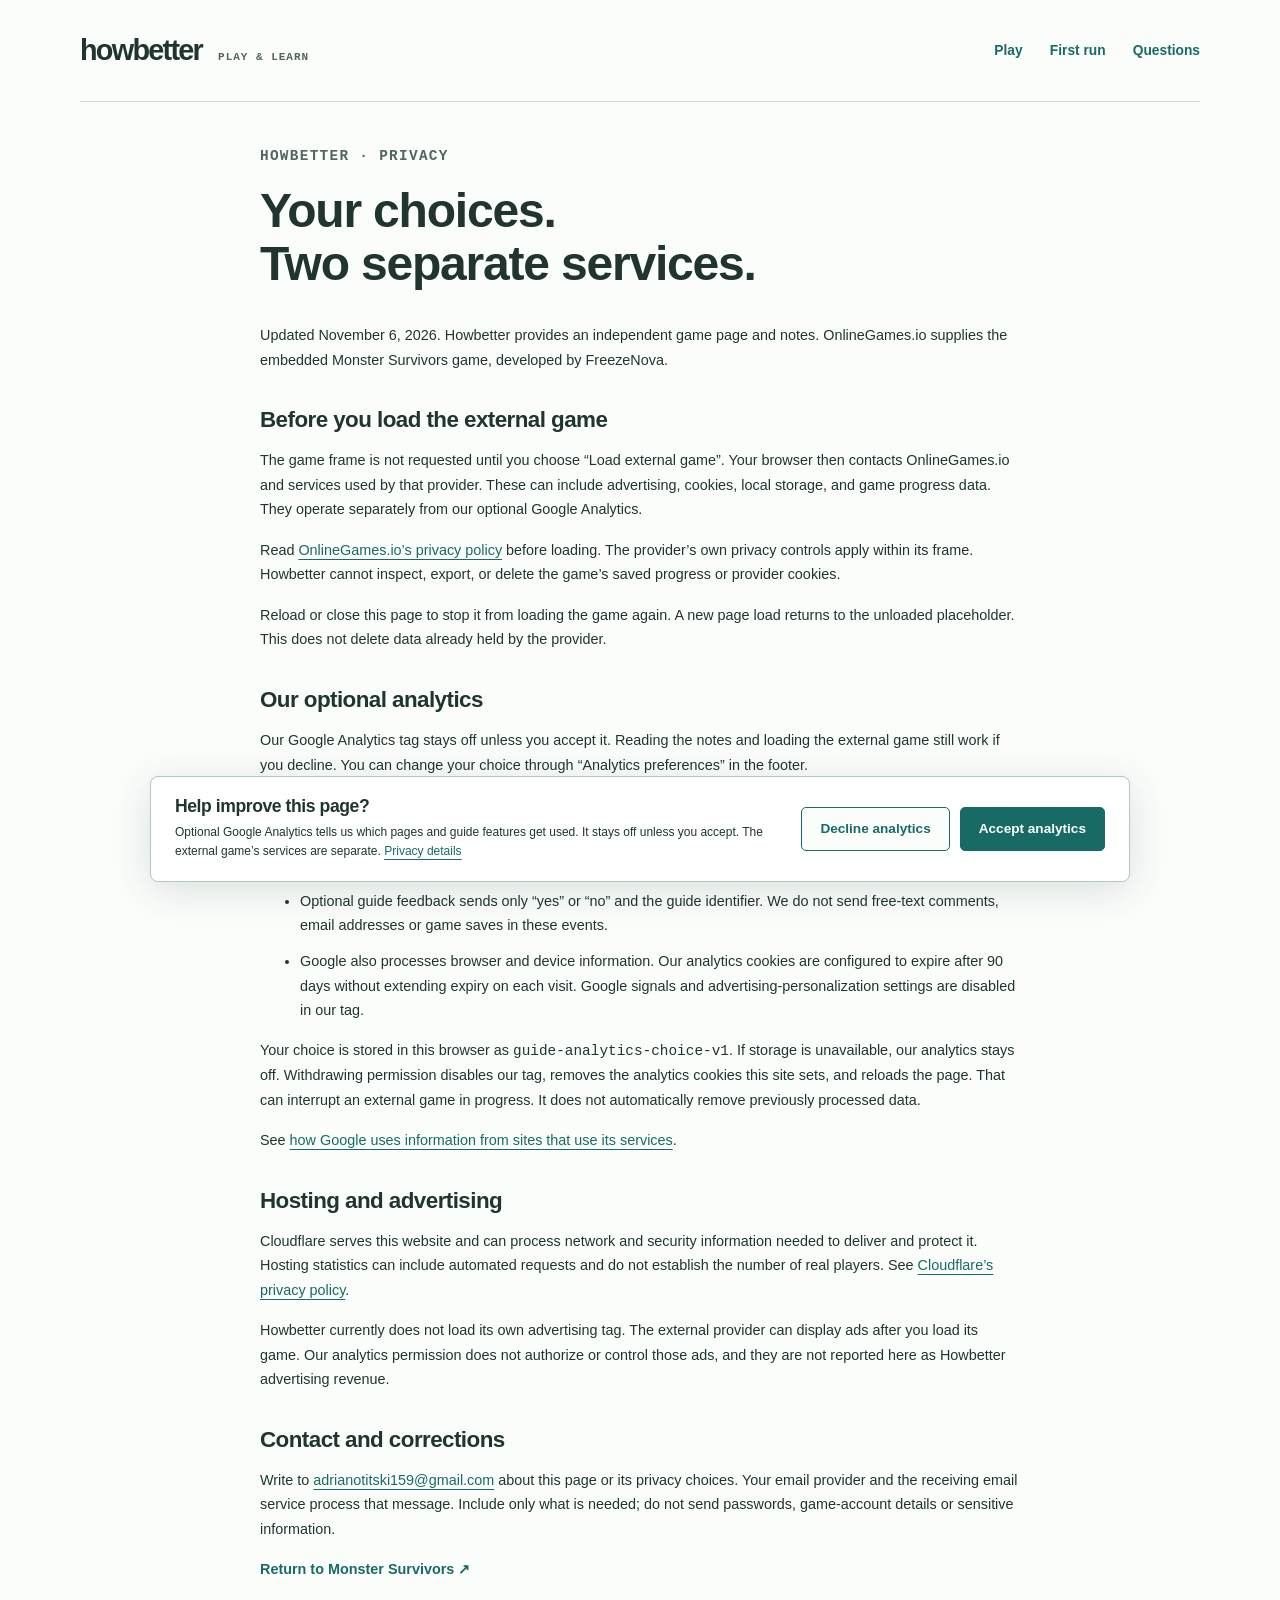
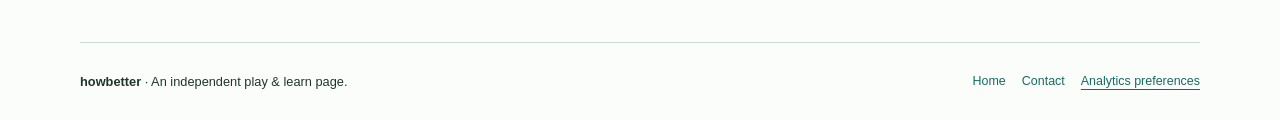
==== privacy/index.html @ da0637a2 "howbetter_quality_audit 最终提交 第 1 轮 岗位：执行对话 会话：/root/howbetter_quality_audit 目的：将已有单页整理为身份清楚、按需加载、有来源" ====
<!doctype html>
<html lang="en">
<head>
  <meta charset="utf-8"><meta name="viewport" content="width=device-width,initial-scale=1">
  <title>Privacy and external game services | Howbetter</title>
  <meta name="description" content="How optional Howbetter analytics differs from the external Monster Survivors game and its advertising services.">
  <link rel="canonical" href="https://howbetter.online/privacy/">
  <link rel="stylesheet" href="/assets/main.css">
  <script defer src="/assets/analytics.js" data-analytics-id="G-CC5FRCJJMW" data-analytics-origin="https://howbetter.online"></script>
</head>
<body>
  <a class="skip-link" href="#main">Skip to content</a>
  <header class="site-header wrap"><a class="wordmark" href="/" aria-label="Howbetter home">howbetter<span>PLAY & LEARN</span></a><nav aria-label="Main navigation"><a href="/#play">Play</a><a href="/#first-run">First run</a><a href="/#questions">Questions</a></nav></header>
  <main class="privacy-page wrap" id="main">
    <p class="eyebrow">HOWBETTER · PRIVACY</p><h1>Your choices.<br>Two separate services.</h1>
    <p>Updated November 6, 2026. Howbetter provides an independent game page and notes. OnlineGames.io supplies the embedded Monster Survivors game, developed by FreezeNova.</p>
    <h2>Before you load the external game</h2>
    <p>The game frame is not requested until you choose “Load external game”. Your browser then contacts OnlineGames.io and services used by that provider. These can include advertising, cookies, local storage, and game progress data. They operate separately from our optional Google Analytics.</p>
    <p>Read <a href="https://www.onlinegames.io/privacy-policy/" target="_blank" rel="noopener noreferrer">OnlineGames.io’s privacy policy</a> before loading. The provider’s own privacy controls apply within its frame. Howbetter cannot inspect, export, or delete the game’s saved progress or provider cookies.</p>
    <p>Reload or close this page to stop it from loading the game again. A new page load returns to the unloaded placeholder. This does not delete data already held by the provider.</p>
    <h2>Our optional analytics</h2>
    <p>Our Google Analytics tag stays off unless you accept it. Reading the notes and loading the external game still work if you decline. You can change your choice through “Analytics preferences” in the footer.</p>
    <ul>
      <li>With permission, we send page views containing the page title and path, without URL query strings.</li>
      <li>We record when the game frame is requested or reloaded. These are intentions, not proof that the game started, a person played, or a run finished.</li>
      <li>Optional guide feedback sends only “yes” or “no” and the guide identifier. We do not send free-text comments, email addresses or game saves in these events.</li>
      <li>Google also processes browser and device information. Our analytics cookies are configured to expire after 90 days without extending expiry on each visit. Google signals and advertising-personalization settings are disabled in our tag.</li>
    </ul>
    <p>Your choice is stored in this browser as <code>guide-analytics-choice-v1</code>. If storage is unavailable, our analytics stays off. Withdrawing permission disables our tag, removes the analytics cookies this site sets, and reloads the page. That can interrupt an external game in progress. It does not automatically remove previously processed data.</p>
    <p>See <a href="https://policies.google.com/technologies/partner-sites" target="_blank" rel="noopener noreferrer">how Google uses information from sites that use its services</a>.</p>
    <h2>Hosting and advertising</h2>
    <p>Cloudflare serves this website and can process network and security information needed to deliver and protect it. Hosting statistics can include automated requests and do not establish the number of real players. See <a href="https://www.cloudflare.com/privacypolicy/" target="_blank" rel="noopener noreferrer">Cloudflare’s privacy policy</a>.</p>
    <p>Howbetter currently does not load its own advertising tag. The external provider can display ads after you load its game. Our analytics permission does not authorize or control those ads, and they are not reported here as Howbetter advertising revenue.</p>
    <h2>Contact and corrections</h2>
    <p>Write to <a href="mailto:adrianotitski159@gmail.com?subject=Howbetter%20privacy%20question">adrianotitski159@gmail.com</a> about this page or its privacy choices. Your email provider and the receiving email service process that message. Include only what is needed; do not send passwords, game-account details or sensitive information.</p>
    <p><a class="text-link" href="/">Return to Monster Survivors ↗</a></p>
  </main>
  <footer class="site-footer wrap"><p><strong>howbetter</strong> · An independent play & learn page.</p><nav aria-label="Footer"><a href="/">Home</a><a href="mailto:adrianotitski159@gmail.com?subject=Howbetter%20feedback">Contact</a><button class="inline-button" type="button" data-analytics-preferences>Analytics preferences</button></nav></footer>
  <aside class="analytics-choice" id="analytics-choice" aria-labelledby="analytics-choice-heading" hidden><div><h2 id="analytics-choice-heading">Help improve this page?</h2><p>Optional Google Analytics tells us which pages and guide features get used. It stays off unless you accept. The external game’s services are separate. <a href="/privacy/">Privacy details</a></p><p id="analytics-choice-status" role="status"></p></div><div class="choice-actions"><button class="secondary-button" type="button" data-analytics-choice="denied">Decline analytics</button><button class="primary-button" type="button" data-analytics-choice="granted">Accept analytics</button></div></aside>
</body>
</html>
---- assets/main.css ----
:root {
  color-scheme:light;
  --ink:#20352f;
  --muted:#52655f;
  --paper:#fbfdfb;
  --mint:#e8f2ed;
  --green:#176b64;
  --line:#cbdcd3;
  --display:"Trebuchet MS",Verdana,sans-serif;
  --body:Verdana,"Segoe UI",sans-serif;
  --utility:Consolas,"Courier New",monospace
}
* {
  box-sizing:border-box
}
html {
  scroll-behavior:smooth;
  scroll-padding-top:1.5rem
}
body {
  margin:0;
  background:var(--paper);
  color:var(--ink);
  font-family:var(--body);
  font-size:15px;
  line-height:1.7
}
button,a {
  -webkit-tap-highlight-color:transparent
}
a {
  color:var(--green);
  text-decoration-thickness:1px;
  text-underline-offset:4px
}
button {
  font:inherit;
  cursor:pointer
}
button:disabled {
  cursor:default;
  opacity:.65
}
button:focus-visible,a:focus-visible,summary:focus-visible {
  outline:3px solid #ba5e30;
  outline-offset:5px
}
h1,h2,h3,p {
  margin-top:0
}
h1,h2,h3 {
  font-family:var(--display);
  line-height:1.12;
  letter-spacing:-.025em
}
h2 {
  font-size:clamp(1.6rem,3vw,2.25rem);
  margin-bottom:1rem
}
h3 {
  font-size:1.2rem;
  margin-bottom:.55rem
}
p {
  margin-bottom:1rem
}
.wrap {
  width:min(1120px,calc(100% - 64px));
  margin-inline:auto
}
.skip-link {
  position:fixed;
  top:-5rem;
  left:1rem;
  z-index:10;
  padding:.6rem 1rem;
  background:white
}
.skip-link:focus {
  top:1rem
}
.site-header {
  display:flex;
  align-items:center;
  justify-content:space-between;
  gap:2rem;
  padding-block:26px;
  border-bottom:1px solid var(--line)
}
.wordmark {
  font-family:var(--display);
  font-size:1.8rem;
  font-weight:800;
  letter-spacing:-.06em;
  text-decoration:none;
  color:var(--ink);
  display:flex;
  align-items:baseline;
  gap:1rem
}
.wordmark span {
  font-family:var(--utility);
  font-size:11px;
  letter-spacing:.09em;
  color:var(--muted)
}
nav {
  display:flex;
  gap:1.7rem;
  align-items:center
}
nav a {
  font-size:.86rem;
  text-decoration:none;
  font-weight:700
}
nav a:hover {
  text-decoration:underline
}
.intro {
  padding-block:28px 20px
}
.intro-copy {
  display:grid;
  grid-template-columns:minmax(250px,.8fr) 1.2fr;
  column-gap:64px;
  align-items:start
}
.eyebrow {
  font-family:var(--utility);
  font-size:11px;
  line-height:1.5;
  letter-spacing:.09em;
  font-weight:700;
  color:var(--muted);
  margin-bottom:1rem
}
.intro .eyebrow {
  grid-column:1/-1;
  margin-bottom:12px
}
.intro h1 {
  grid-column:1;
  grid-row:2;
  font-size:clamp(2.5rem,4vw,3.7rem);
  margin-bottom:0;
  line-height:.97;
  letter-spacing:-.045em
}
.intro-copy>p:not(.eyebrow) {
  grid-column:2;
  max-width:34rem;
  margin-bottom:0;
  padding-top:4px
}
.text-link {
  font-weight:700;
  text-decoration:none;
  display:inline-flex;
  gap:1rem
}
.weapon-notes {
  background:var(--mint);
  padding:20px 24px;
  border-radius:4px 18px 4px 18px
}
.weapon-options {
  display:grid;
  grid-template-columns:1fr 1fr;
  gap:32px
}
.weapon-option {
  display:grid;
  grid-template-columns:40px 1fr;
  gap:12px;
  padding-block:14px;
  border-top:1px solid #b7d1c2
}
.weapon-option h4 {
  font-family:var(--display);
  font-size:1.05rem;
  margin:0 0 6px
}
.weapon-option p {
  font-size:.85rem;
  margin-bottom:0
}
.weapon-option svg {
  width:36px;
  height:44px;
  fill:none;
  stroke:var(--green);
  stroke-linejoin:round;
  stroke-linecap:round;
  stroke-width:2.7
}
.small {
  font-size:.78rem;
  line-height:1.6;
  color:var(--muted)
}
.weapon-notes>.small {
  margin-bottom:0
}
.section-heading {
  display:flex;
  align-items:end;
  justify-content:space-between;
  gap:1.5rem;
  margin-bottom:20px
}
.section-heading .eyebrow {
  margin-bottom:.5rem
}
.section-heading h2 {
  margin-bottom:0
}
.control-note {
  font-family:var(--utility);
  font-size:.8rem;
  margin:0;
  color:var(--muted);
  white-space:nowrap
}
.control-note span {
  font-size:1.35rem;
  margin-right:.35rem
}
.play-section {
  padding-block:16px 48px
}
.game-shell {
  background:#e3ece7;
  border:1px solid #bad0c4;
  border-radius:12px;
  overflow:hidden
}
.game-placeholder {
  text-align:center;
  max-width:620px;
  margin:auto;
  padding:32px 28px
}
.game-placeholder p {
  font-size:.88rem
}
.game-placeholder .small {
  margin:12px 0 0
}
.primary-button,.secondary-button {
  min-height:44px;
  border-radius:5px;
  padding:10px 18px;
  border:1px solid var(--green);
  line-height:1.35;
  font-size:.85rem;
  font-weight:700
}
.primary-button {
  color:white;
  background:var(--green)
}
.primary-button:hover {
  background:#11534e
}
.secondary-button {
  background:var(--paper);
  color:var(--green)
}
.secondary-button:hover {
  background:var(--mint)
}
.game-frame {
  display:block;
  width:100%;
  height:min(75svh,680px);
  min-height:360px;
  border:0;
  background:#18241f
}
.game-shell:fullscreen {
  display:flex;
  align-items:center;
  justify-content:center;
  background:#101d18;
  width:100%;
  height:100%
}
.game-shell:fullscreen #game-frame-slot {
  width:100%;
  height:100%
}
.game-shell:fullscreen .game-frame {
  width:100%;
  height:100%;
  min-height:0
}
.game-tools {
  display:flex;
  align-items:center;
  justify-content:space-between;
  gap:1rem;
  padding-top:12px
}
.game-tools p {
  font-size:.78rem;
  color:var(--muted);
  margin:0;
  max-width:45rem
}
.load-help {
  margin-top:16px;
  border-left:3px solid #b7d1c2;
  padding-left:16px;
  font-size:.82rem
}
.load-help p {
  margin-bottom:.45rem
}
.separator {
  margin-inline:.7rem
}
.inline-button {
  background:transparent;
  padding:0;
  border:0;
  color:var(--green);
  font-size:inherit;
  text-decoration:underline;
  text-underline-offset:4px;
  min-height:28px
}
.guide-section,.questions-section {
  padding-block:44px;
  border-top:1px solid var(--line)
}
.section-aside {
  font-size:.8rem;
  color:var(--muted);
  max-width:17rem;
  margin-bottom:0
}
.run-steps {
  list-style:none;
  counter-reset:run;
  padding:0;
  margin:30px 0 26px;
  display:grid;
  grid-template-columns:1fr 1fr;
  gap:28px 48px
}
.run-steps li {
  counter-increment:run;
  display:grid;
  grid-template-columns:36px 1fr;
  gap:12px
}
.run-steps li:before {
  content:counter(run,decimal-leading-zero);
  font-family:var(--utility);
  font-size:.95rem;
  color:var(--green);
  padding-top:3px
}
.run-steps p {
  font-size:.88rem;
  margin-bottom:.55rem
}
.run-steps a {
  font-size:.74rem
}
.version-note {
  font-size:.8rem;
  line-height:1.7;
  color:var(--muted);
  max-width:58rem;
  background:#eff4f0;
  padding:16px 20px;
  border-radius:4px
}
.questions {
  max-width:820px
}
details {
  border-bottom:1px solid var(--line)
}
summary {
  padding:19px 32px 19px 0;
  font-family:var(--display);
  font-size:1.05rem;
  font-weight:700;
  cursor:pointer;
  line-height:1.4
}
details p {
  font-size:.88rem;
  max-width:46rem
}
details p:last-child {
  padding-bottom:8px
}
.sources-section {
  border-top:1px solid var(--line);
  padding-block:42px;
  display:grid;
  grid-template-columns:1fr 1fr;
  gap:64px
}
.sources-section p {
  font-size:.84rem
}
.source-list {
  list-style:none;
  margin:0;
  padding:0
}
.source-list li {
  padding:16px 0;
  border-bottom:1px solid var(--line);
  scroll-margin-top:2rem
}
.source-list a {
  display:block;
  font-weight:700;
  font-size:.84rem
}
.source-list span {
  display:block;
  color:var(--muted);
  font-size:.77rem;
  line-height:1.65;
  margin-top:8px
}
.feedback-section {
  padding-block:24px;
  border-top:1px solid var(--line);
  display:flex;
  align-items:center;
  justify-content:space-between;
  gap:2rem
}
.feedback-section h2 {
  font-size:1.3rem;
  margin-bottom:.3rem
}
.feedback-section p {
  font-size:.78rem;
  color:var(--muted);
  margin:0
}
.feedback-actions {
  display:flex;
  align-items:center;
  gap:10px;
  flex-wrap:wrap
}
.feedback-actions button[aria-pressed=true] {
  background:var(--green);
  color:white
}
.feedback-actions p {
  flex-basis:100%
}
.site-footer {
  padding-block:25px;
  border-top:1px solid var(--line);
  font-size:.8rem;
  display:flex;
  align-items:center;
  justify-content:space-between;
  gap:1rem;
  flex-wrap:wrap
}
.site-footer p {
  margin:0
}
.site-footer nav {
  gap:1rem
}
.site-footer nav a,.site-footer nav button {
  font-size:.78rem;
  font-weight:400
}
.site-footer>.small {
  flex-basis:100%
}
.analytics-choice {
  position:fixed;
  z-index:10;
  bottom:18px;
  left:50%;
  transform:translateX(-50%);
  width:min(980px,calc(100% - 32px));
  padding:20px 24px;
  border:1px solid #adc8b9;
  border-radius:8px;
  background:white;
  box-shadow:0 8px 40px #20352f26;
  display:flex;
  align-items:center;
  gap:24px
}
.analytics-choice h2 {
  font-size:1.1rem;
  margin-bottom:.4rem
}
.analytics-choice p {
  font-size:.75rem;
  line-height:1.6;
  margin:0
}
.analytics-choice [role=status]:not(:empty) {
  margin-top:.5rem
}
.choice-actions {
  display:flex;
  gap:10px;
  flex-shrink:0
}
.privacy-page {
  max-width:760px;
  padding-block:44px
}
.privacy-page h1 {
  font-size:clamp(2.2rem,5vw,3rem)
}
.privacy-page h2 {
  font-size:1.4rem;
  margin-top:2.2rem
}
.privacy-page li,.privacy-page p {
  font-size:.9rem
}
.privacy-page li {
  margin-bottom:.7rem
}
[hidden] {
  display:none!important
}
@media(max-width:720px) {
  .wrap {
    width:calc(100% - 36px)
  }
  .site-header {
    padding-block:18px;
    gap:14px
  }
  .wordmark {
    font-size:1.5rem
  }
  .wordmark span {
    display:none
  }
  nav {
    gap:1rem
  }
  nav a {
    font-size:.78rem
  }
  .intro {
    padding-block:24px 16px
  }
  .intro-copy {
    display:block
  }
  .intro h1 {
    font-size:3rem;
    margin-bottom:16px
  }
  .intro-copy>p:not(.eyebrow) {
    font-size:.88rem
  }
  .weapon-notes {
    padding:18px
  }
  .weapon-options {
    grid-template-columns:1fr;
    gap:0
  }
  .weapon-option {
    padding-block:14px
  }
  .play-section {
    padding-bottom:30px
  }
  .section-heading {
    align-items:start;
    flex-direction:column;
    gap:10px
  }
  .section-heading h2 {
    font-size:1.75rem
  }
  .game-placeholder {
    padding:24px 18px
  }
  .game-shell {
    min-height:0
  }
  .game-frame {
    min-height:480px;
    height:70svh
  }
  .game-tools {
    align-items:start;
    flex-direction:column
  }
  .run-steps {
    grid-template-columns:1fr;
    gap:26px
  }
  .guide-section,.questions-section {
    padding-block:30px
  }
  .sources-section {
    grid-template-columns:1fr;
    gap:12px;
    padding-block:30px
  }
  .feedback-section {
    flex-direction:column;
    align-items:start;
    gap:14px
  }
  .site-footer {
    align-items:start;
    flex-direction:column
  }
  .site-footer nav {
    flex-wrap:wrap;
    gap:12px 20px
  }
  .analytics-choice {
    bottom:10px;
    padding:17px;
    display:block
  }
  .choice-actions {
    margin-top:13px
  }
  .choice-actions button {
    flex:1
  }
  .analytics-choice p {
    font-size:.72rem
  }
  .section-aside {
    max-width:none
  }
  .privacy-page {
    padding-block:30px
  }
}
@media(prefers-reduced-motion:reduce) {
  html {
    scroll-behavior:auto
  }
}
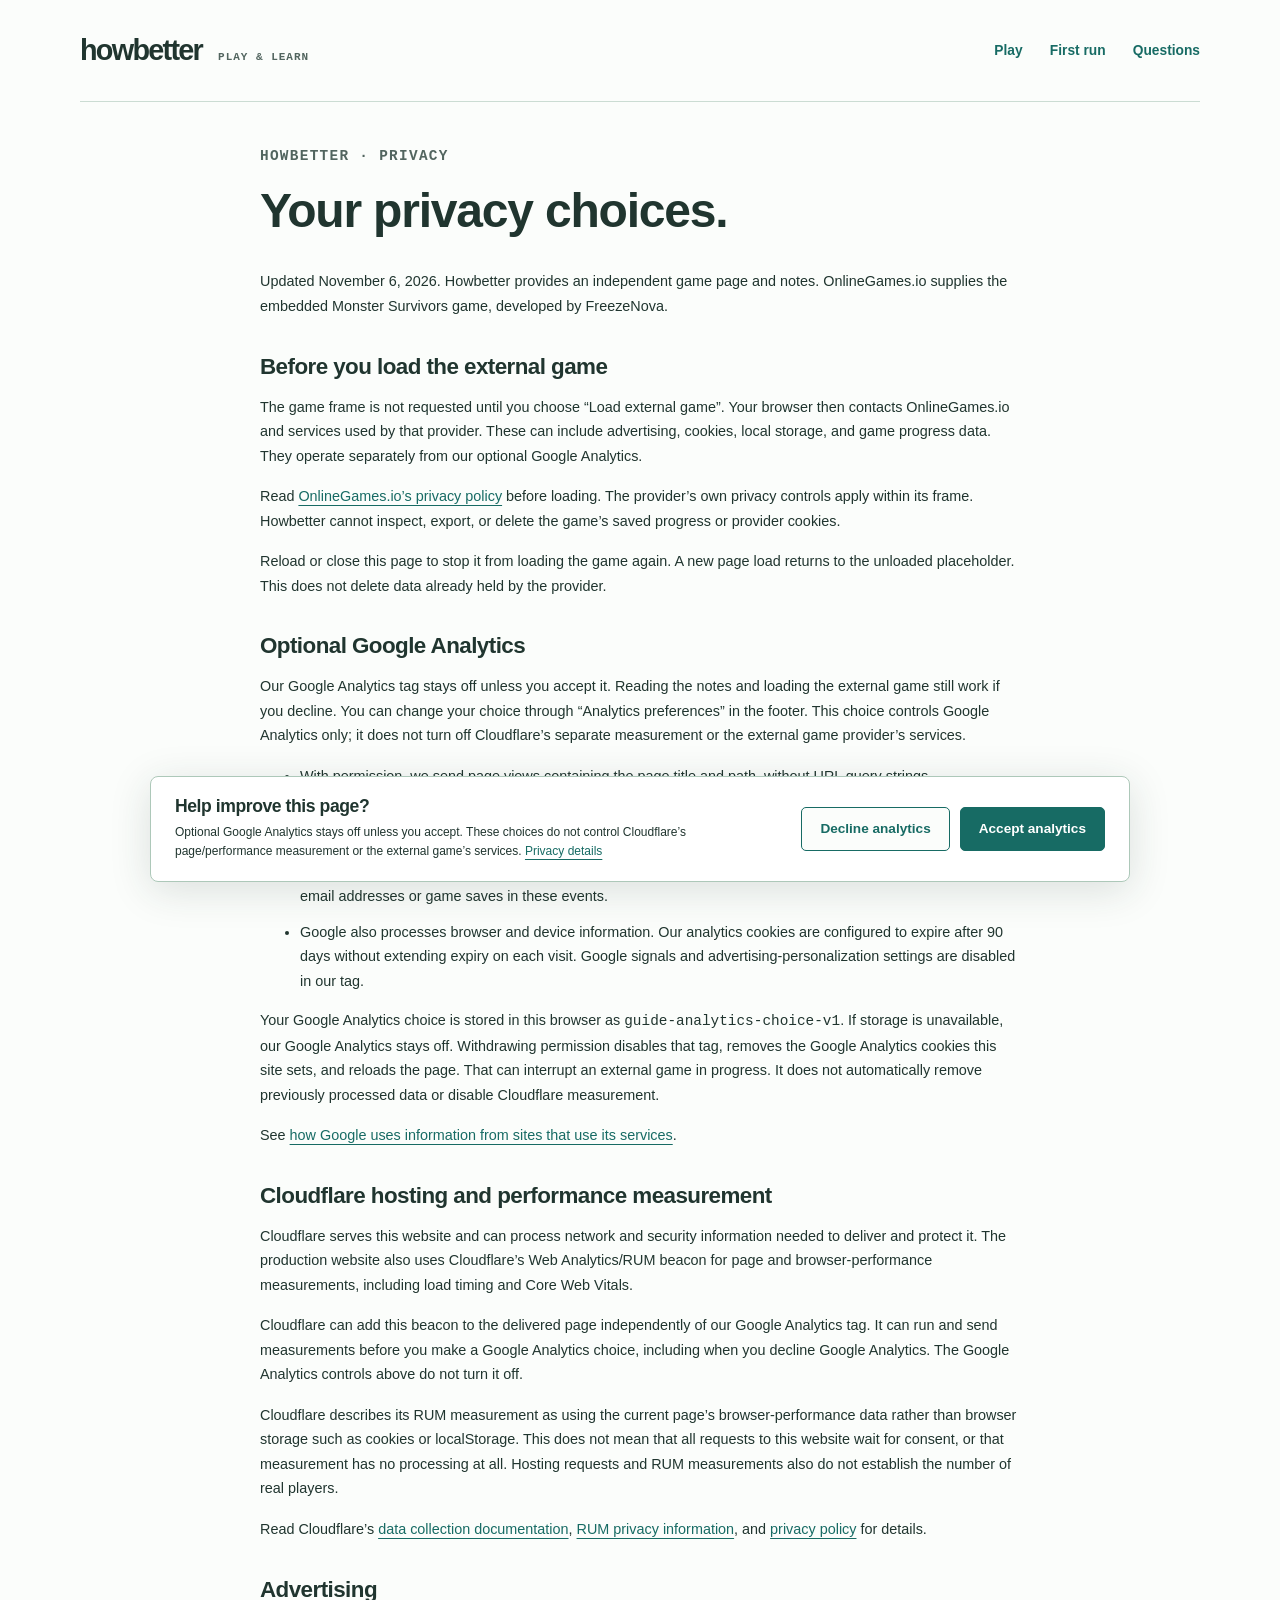
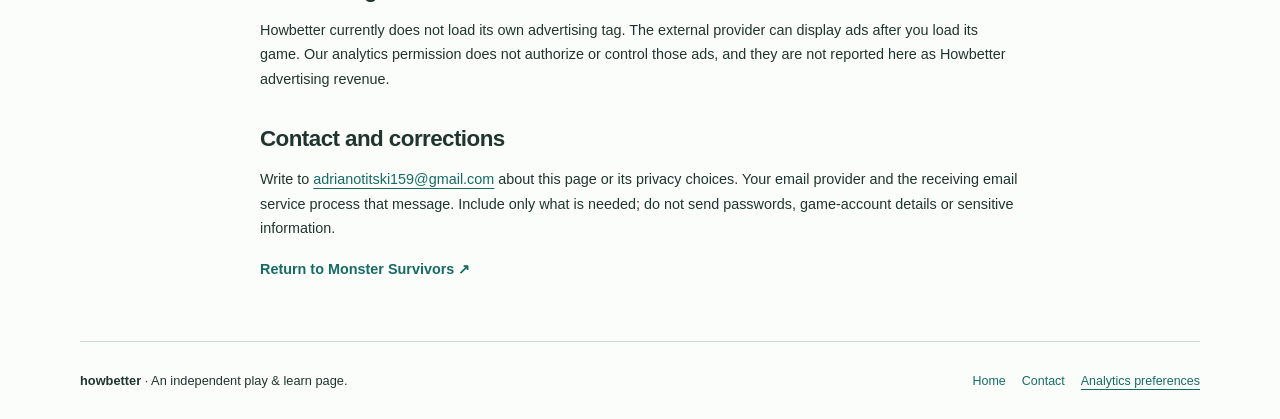
==== commit f86273a0: "howbetter_quality_audit 补充Cloudflare独立测量的隐私披露 岗位：执行对话 会话：/root/howbetter_quality_audit 目的：明确Google偏好" ====
--- a/privacy/index.html
+++ b/privacy/index.html
@@ -3,7 +3,7 @@
 <head>
   <meta charset="utf-8"><meta name="viewport" content="width=device-width,initial-scale=1">
   <title>Privacy and external game services | Howbetter</title>
-  <meta name="description" content="How optional Howbetter analytics differs from the external Monster Survivors game and its advertising services.">
+  <meta name="description" content="How Google Analytics choices, Cloudflare page and performance measurement, and the external Monster Survivors game differ.">
   <link rel="canonical" href="https://howbetter.online/privacy/">
   <link rel="stylesheet" href="/assets/main.css">
   <script defer src="/assets/analytics.js" data-analytics-id="G-CC5FRCJJMW" data-analytics-origin="https://howbetter.online"></script>
@@ -12,30 +12,34 @@
   <a class="skip-link" href="#main">Skip to content</a>
   <header class="site-header wrap"><a class="wordmark" href="/" aria-label="Howbetter home">howbetter<span>PLAY & LEARN</span></a><nav aria-label="Main navigation"><a href="/#play">Play</a><a href="/#first-run">First run</a><a href="/#questions">Questions</a></nav></header>
   <main class="privacy-page wrap" id="main">
-    <p class="eyebrow">HOWBETTER · PRIVACY</p><h1>Your choices.<br>Two separate services.</h1>
+    <p class="eyebrow">HOWBETTER · PRIVACY</p><h1>Your privacy choices.</h1>
     <p>Updated November 6, 2026. Howbetter provides an independent game page and notes. OnlineGames.io supplies the embedded Monster Survivors game, developed by FreezeNova.</p>
     <h2>Before you load the external game</h2>
     <p>The game frame is not requested until you choose “Load external game”. Your browser then contacts OnlineGames.io and services used by that provider. These can include advertising, cookies, local storage, and game progress data. They operate separately from our optional Google Analytics.</p>
     <p>Read <a href="https://www.onlinegames.io/privacy-policy/" target="_blank" rel="noopener noreferrer">OnlineGames.io’s privacy policy</a> before loading. The provider’s own privacy controls apply within its frame. Howbetter cannot inspect, export, or delete the game’s saved progress or provider cookies.</p>
     <p>Reload or close this page to stop it from loading the game again. A new page load returns to the unloaded placeholder. This does not delete data already held by the provider.</p>
-    <h2>Our optional analytics</h2>
-    <p>Our Google Analytics tag stays off unless you accept it. Reading the notes and loading the external game still work if you decline. You can change your choice through “Analytics preferences” in the footer.</p>
+    <h2>Optional Google Analytics</h2>
+    <p>Our Google Analytics tag stays off unless you accept it. Reading the notes and loading the external game still work if you decline. You can change your choice through “Analytics preferences” in the footer. This choice controls Google Analytics only; it does not turn off Cloudflare’s separate measurement or the external game provider’s services.</p>
     <ul>
       <li>With permission, we send page views containing the page title and path, without URL query strings.</li>
       <li>We record when the game frame is requested or reloaded. These are intentions, not proof that the game started, a person played, or a run finished.</li>
       <li>Optional guide feedback sends only “yes” or “no” and the guide identifier. We do not send free-text comments, email addresses or game saves in these events.</li>
       <li>Google also processes browser and device information. Our analytics cookies are configured to expire after 90 days without extending expiry on each visit. Google signals and advertising-personalization settings are disabled in our tag.</li>
     </ul>
-    <p>Your choice is stored in this browser as <code>guide-analytics-choice-v1</code>. If storage is unavailable, our analytics stays off. Withdrawing permission disables our tag, removes the analytics cookies this site sets, and reloads the page. That can interrupt an external game in progress. It does not automatically remove previously processed data.</p>
+    <p>Your Google Analytics choice is stored in this browser as <code>guide-analytics-choice-v1</code>. If storage is unavailable, our Google Analytics stays off. Withdrawing permission disables that tag, removes the Google Analytics cookies this site sets, and reloads the page. That can interrupt an external game in progress. It does not automatically remove previously processed data or disable Cloudflare measurement.</p>
     <p>See <a href="https://policies.google.com/technologies/partner-sites" target="_blank" rel="noopener noreferrer">how Google uses information from sites that use its services</a>.</p>
-    <h2>Hosting and advertising</h2>
-    <p>Cloudflare serves this website and can process network and security information needed to deliver and protect it. Hosting statistics can include automated requests and do not establish the number of real players. See <a href="https://www.cloudflare.com/privacypolicy/" target="_blank" rel="noopener noreferrer">Cloudflare’s privacy policy</a>.</p>
+    <h2>Cloudflare hosting and performance measurement</h2>
+    <p>Cloudflare serves this website and can process network and security information needed to deliver and protect it. The production website also uses Cloudflare’s Web Analytics/RUM beacon for page and browser-performance measurements, including load timing and Core Web Vitals.</p>
+    <p>Cloudflare can add this beacon to the delivered page independently of our Google Analytics tag. It can run and send measurements before you make a Google Analytics choice, including when you decline Google Analytics. The Google Analytics controls above do not turn it off.</p>
+    <p>Cloudflare describes its RUM measurement as using the current page’s browser-performance data rather than browser storage such as cookies or localStorage. This does not mean that all requests to this website wait for consent, or that measurement has no processing at all. Hosting requests and RUM measurements also do not establish the number of real players.</p>
+    <p>Read Cloudflare’s <a href="https://developers.cloudflare.com/web-analytics/data-metrics/data-origin-and-collection/" target="_blank" rel="noopener noreferrer">data collection documentation</a>, <a href="https://developers.cloudflare.com/speed/observatory/rum-beacon/" target="_blank" rel="noopener noreferrer">RUM privacy information</a>, and <a href="https://www.cloudflare.com/privacypolicy/" target="_blank" rel="noopener noreferrer">privacy policy</a> for details.</p>
+    <h2>Advertising</h2>
     <p>Howbetter currently does not load its own advertising tag. The external provider can display ads after you load its game. Our analytics permission does not authorize or control those ads, and they are not reported here as Howbetter advertising revenue.</p>
     <h2>Contact and corrections</h2>
     <p>Write to <a href="mailto:adrianotitski159@gmail.com?subject=Howbetter%20privacy%20question">adrianotitski159@gmail.com</a> about this page or its privacy choices. Your email provider and the receiving email service process that message. Include only what is needed; do not send passwords, game-account details or sensitive information.</p>
     <p><a class="text-link" href="/">Return to Monster Survivors ↗</a></p>
   </main>
   <footer class="site-footer wrap"><p><strong>howbetter</strong> · An independent play & learn page.</p><nav aria-label="Footer"><a href="/">Home</a><a href="mailto:adrianotitski159@gmail.com?subject=Howbetter%20feedback">Contact</a><button class="inline-button" type="button" data-analytics-preferences>Analytics preferences</button></nav></footer>
-  <aside class="analytics-choice" id="analytics-choice" aria-labelledby="analytics-choice-heading" hidden><div><h2 id="analytics-choice-heading">Help improve this page?</h2><p>Optional Google Analytics tells us which pages and guide features get used. It stays off unless you accept. The external game’s services are separate. <a href="/privacy/">Privacy details</a></p><p id="analytics-choice-status" role="status"></p></div><div class="choice-actions"><button class="secondary-button" type="button" data-analytics-choice="denied">Decline analytics</button><button class="primary-button" type="button" data-analytics-choice="granted">Accept analytics</button></div></aside>
+  <aside class="analytics-choice" id="analytics-choice" aria-labelledby="analytics-choice-heading" hidden><div><h2 id="analytics-choice-heading">Help improve this page?</h2><p>Optional Google Analytics stays off unless you accept. These choices do not control Cloudflare’s page/performance measurement or the external game’s services. <a href="/privacy/">Privacy details</a></p><p id="analytics-choice-status" role="status"></p></div><div class="choice-actions"><button class="secondary-button" type="button" data-analytics-choice="denied">Decline analytics</button><button class="primary-button" type="button" data-analytics-choice="granted">Accept analytics</button></div></aside>
 </body>
 </html>
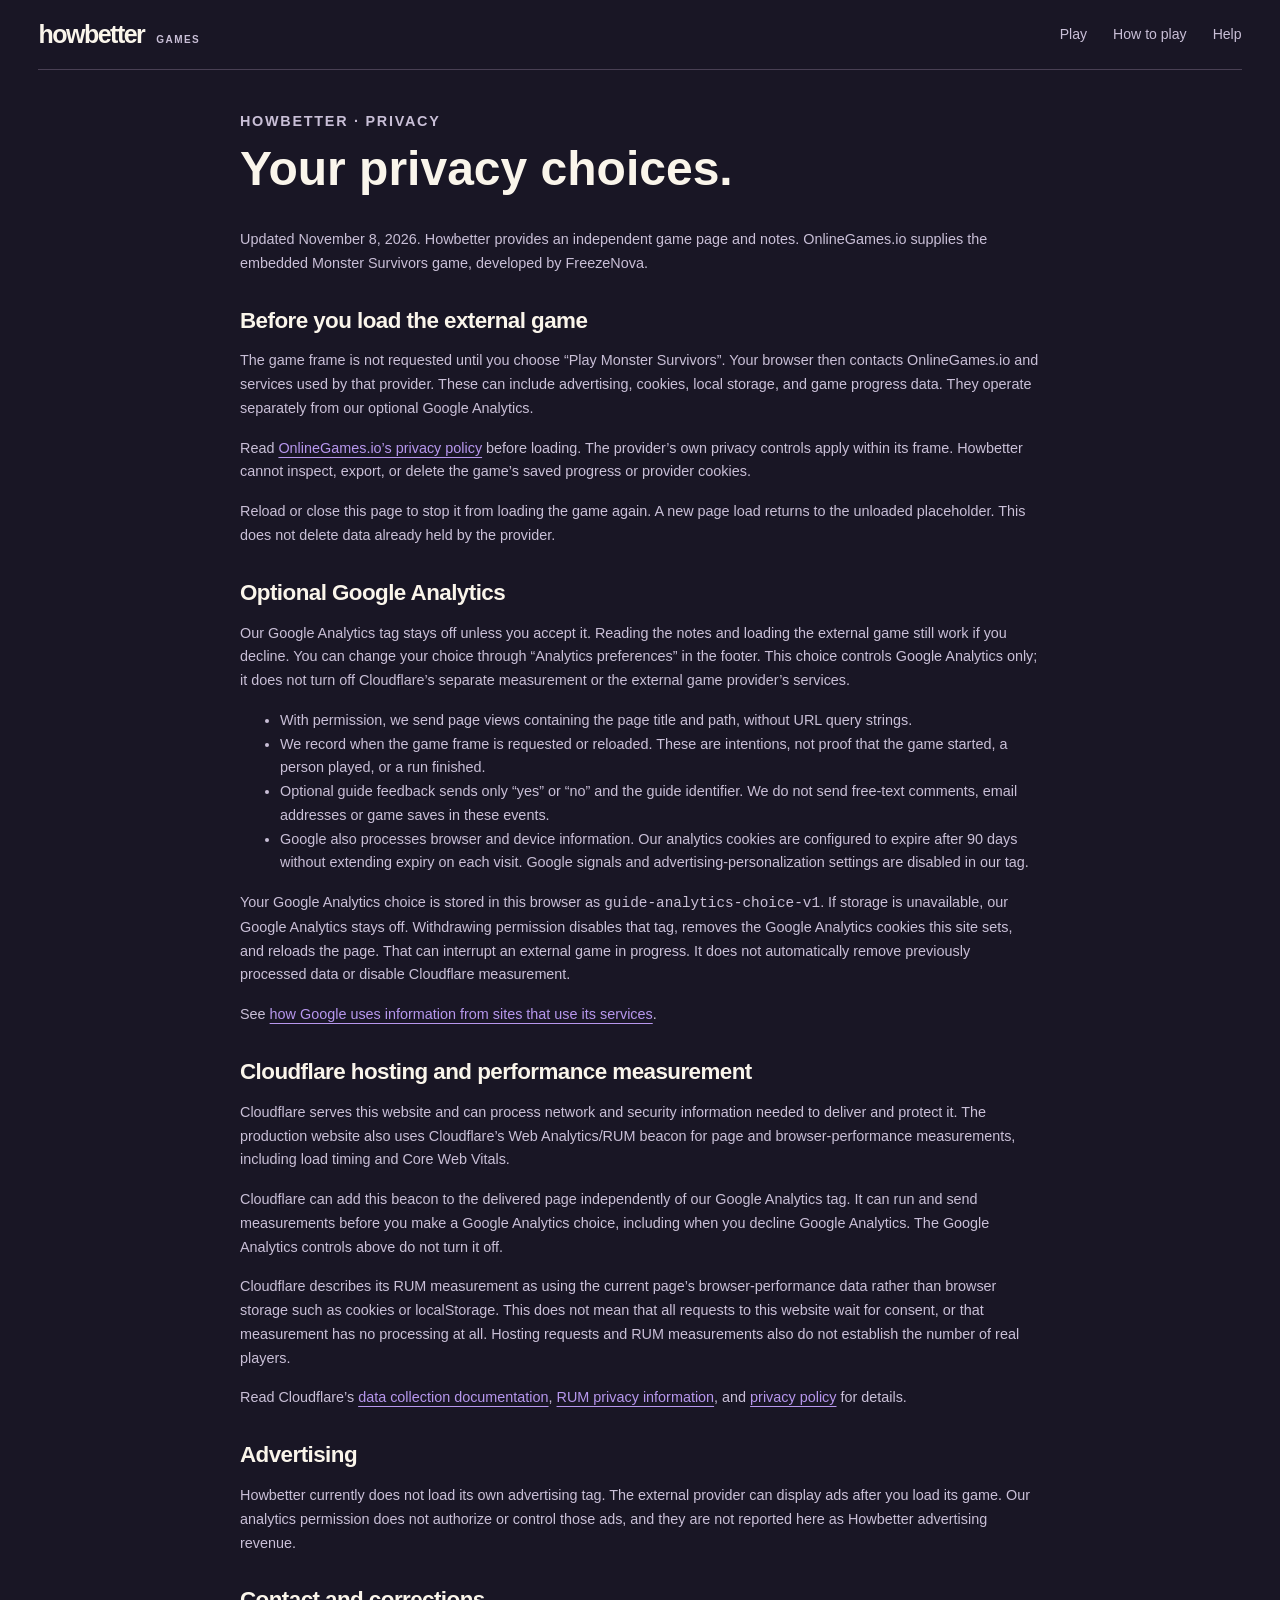
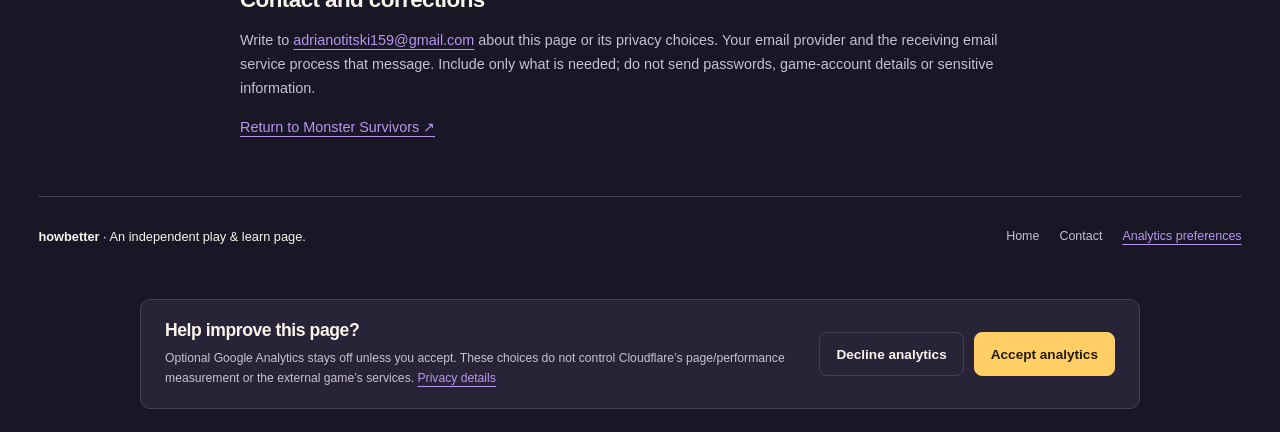
==== commit 86b05598: "Restore game-first Monster Survivors page with real preview and safer loading" ====
--- a/privacy/index.html
+++ b/privacy/index.html
@@ -5,17 +5,17 @@
   <title>Privacy and external game services | Howbetter</title>
   <meta name="description" content="How Google Analytics choices, Cloudflare page and performance measurement, and the external Monster Survivors game differ.">
   <link rel="canonical" href="https://howbetter.online/privacy/">
-  <link rel="stylesheet" href="/assets/main.css">
+  <link rel="stylesheet" href="/assets/play.css">
   <script defer src="/assets/analytics.js" data-analytics-id="G-CC5FRCJJMW" data-analytics-origin="https://howbetter.online"></script>
 </head>
 <body>
   <a class="skip-link" href="#main">Skip to content</a>
-  <header class="site-header wrap"><a class="wordmark" href="/" aria-label="Howbetter home">howbetter<span>PLAY & LEARN</span></a><nav aria-label="Main navigation"><a href="/#play">Play</a><a href="/#first-run">First run</a><a href="/#questions">Questions</a></nav></header>
+  <header class="site-header wrap"><a class="wordmark" href="/" aria-label="Howbetter home">howbetter<span>GAMES</span></a><nav aria-label="Main navigation"><a href="/#play">Play</a><a href="/#first-run">How to play</a><a href="/#questions">Help</a></nav></header>
   <main class="privacy-page wrap" id="main">
     <p class="eyebrow">HOWBETTER · PRIVACY</p><h1>Your privacy choices.</h1>
-    <p>Updated November 6, 2026. Howbetter provides an independent game page and notes. OnlineGames.io supplies the embedded Monster Survivors game, developed by FreezeNova.</p>
+    <p>Updated November 8, 2026. Howbetter provides an independent game page and notes. OnlineGames.io supplies the embedded Monster Survivors game, developed by FreezeNova.</p>
     <h2>Before you load the external game</h2>
-    <p>The game frame is not requested until you choose “Load external game”. Your browser then contacts OnlineGames.io and services used by that provider. These can include advertising, cookies, local storage, and game progress data. They operate separately from our optional Google Analytics.</p>
+    <p>The game frame is not requested until you choose “Play Monster Survivors”. Your browser then contacts OnlineGames.io and services used by that provider. These can include advertising, cookies, local storage, and game progress data. They operate separately from our optional Google Analytics.</p>
     <p>Read <a href="https://www.onlinegames.io/privacy-policy/" target="_blank" rel="noopener noreferrer">OnlineGames.io’s privacy policy</a> before loading. The provider’s own privacy controls apply within its frame. Howbetter cannot inspect, export, or delete the game’s saved progress or provider cookies.</p>
     <p>Reload or close this page to stop it from loading the game again. A new page load returns to the unloaded placeholder. This does not delete data already held by the provider.</p>
     <h2>Optional Google Analytics</h2>
--- a/assets/play.css
+++ b/assets/play.css
@@ -0,0 +1,170 @@
+:root {
+  color-scheme: dark;
+  --ink: #faf5eb;
+  --muted: #c9bfd7;
+  --paper: #191625;
+  --panel: #292337;
+  --line: #494054;
+  --gold: #ffce65;
+  --accent: #b797ed;
+  --display: "Trebuchet MS", "Segoe UI", sans-serif;
+  --body: "Segoe UI", Arial, sans-serif;
+}
+* { box-sizing: border-box; }
+html { scroll-behavior: smooth; scroll-padding-top: 20px; }
+body { margin: 0; background: var(--paper); color: var(--ink); font: 16px/1.65 var(--body); }
+a { color: var(--accent); text-underline-offset: 4px; text-decoration-thickness: 1px; }
+a:hover { color: var(--gold); }
+button { font: inherit; cursor: pointer; }
+button:disabled { cursor: wait; }
+button, a { -webkit-tap-highlight-color: transparent; }
+button:focus-visible, a:focus-visible, summary:focus-visible { outline: 3px solid var(--gold); outline-offset: 4px; }
+h1, h2, h3, h4 { font-family: var(--display); line-height: 1.15; margin-top: 0; }
+h2 { font-size: clamp(1.45rem, 2.4vw, 2rem); letter-spacing: -.025em; margin-bottom: 1rem; }
+h3 { font-size: 1.15rem; margin-bottom: .6rem; }
+p { margin: 0 0 1rem; }
+.wrap { width: min(1320px, calc(100% - clamp(32px, 6vw, 96px))); margin-inline: auto; }
+.skip-link { position: fixed; z-index: 10; top: -5rem; left: 16px; padding: 10px 18px; background: var(--gold); color: var(--paper); }
+.skip-link:focus { top: 12px; }
+.site-header { display: flex; align-items: center; justify-content: space-between; gap: 20px; min-height: 70px; border-bottom: 1px solid var(--line); }
+.wordmark { display: flex; gap: 12px; align-items: baseline; color: var(--ink); font: 800 25px var(--display); letter-spacing: -.06em; text-decoration: none; }
+.wordmark span { color: var(--muted); letter-spacing: .14em; font: 600 10px var(--body); }
+nav { display: flex; align-items: center; gap: 26px; }
+nav a { font-size: .88rem; text-decoration: none; color: var(--muted); }
+.play-section { padding-block: 24px 32px; }
+.game-heading { display: flex; align-items: center; gap: 14px; margin-bottom: 20px; }
+.game-icon { border-radius: 12px; width: 56px; height: 56px; }
+.eyebrow { font-size: 10px; font-weight: 750; letter-spacing: .12em; color: var(--muted); margin-bottom: 7px; }
+.game-heading h1 { font-size: clamp(1.6rem, 3vw, 2.1rem); letter-spacing: -.035em; margin: 0; }
+.help-link { margin-left: auto; font-size: .85rem; text-decoration: none; white-space: nowrap; }
+.game-shell { position: relative; border: 1px solid var(--line); border-radius: 16px; background: #0c0b12; overflow: hidden; }
+.game-shell[data-state=loading] { min-height: clamp(400px, 58svh, 580px); }
+.game-placeholder { display: grid; grid-template-columns: minmax(0, 1fr) minmax(260px, 29%); min-height: clamp(400px, 58svh, 580px); }
+.game-preview { margin: 0; position: relative; min-width: 0; background: #426b43; }
+.game-preview img { display: block; width: 100%; height: 100%; position: absolute; inset: 0; object-fit: cover; }
+.game-preview figcaption { position: absolute; left: 18px; bottom: 16px; padding: 3px 9px; border-radius: 4px; background: #191625e8; color: var(--ink); font-size: 11px; }
+.start-panel { display: flex; flex-direction: column; justify-content: center; padding: clamp(22px, 2.4vw, 36px); background: var(--panel); }
+.start-panel h2 { font-size: clamp(2rem, 3vw, 2.8rem); line-height: 1.07; letter-spacing: -.045em; margin-bottom: 16px; }
+.start-panel > p:not(.eyebrow) { color: var(--muted); font-size: .93rem; }
+.primary-button, .secondary-button { min-height: 44px; border-radius: 8px; padding: 11px 16px; font-size: .85rem; line-height: 1.4; font-weight: 700; border: 1px solid var(--line); }
+.primary-button { color: #231b0d; background: var(--gold); border-color: var(--gold); }
+.primary-button:hover { background: #ffdc91; }
+.secondary-button { background: var(--panel); color: var(--ink); }
+.secondary-button:hover { background: #3a304d; }
+.start-button { width: 100%; text-align: center; margin: 6px 0 16px; min-height: 54px; }
+.start-button span { font-size: 16px; margin-right: 7px; }
+.start-panel .control-note { font-size: .79rem; margin-bottom: 22px; }
+.control-note > span { font-size: 19px; vertical-align: -1px; margin-right: 4px; }
+.start-panel .provider-notice { font-size: .7rem !important; line-height: 1.7; margin: 0; }
+.provider-notice a { color: var(--muted); }
+#game-frame-slot:empty { display: none; }
+.game-frame { display: block; width: 100%; height: clamp(400px, 58svh, 580px); border: 0; background: #0c0b12; }
+.loading-label { position: absolute; bottom: 16px; left: 16px; border: 1px solid var(--line); background: var(--panel); border-radius: 6px; padding: 10px 14px; font-size: .85rem; }
+.loading-dot { display: inline-block; width: 9px; height: 9px; margin-right: 9px; background: var(--gold); border-radius: 50%; animation: breathe 1s ease-in-out infinite alternate; }
+@keyframes breathe { to { opacity: .35; } }
+.game-toolbar { display: flex; justify-content: space-between; align-items: center; gap: 20px; min-height: 64px; }
+.game-toolbar p { color: var(--muted); font-size: .78rem; margin: 0; }
+.game-tools { flex-shrink: 0; }
+.game-tools button { min-height: 38px; padding: 7px 12px; font-size: .76rem; }
+.game-shell:fullscreen { border-radius: 0; border: 0; width: 100%; height: 100%; }
+.game-shell:fullscreen #game-frame-slot, .game-shell:fullscreen .game-frame { width: 100%; height: 100%; }
+.load-help { border: 1px solid var(--line); border-radius: 8px; padding-inline: 16px; font-size: .82rem; }
+.load-help summary { padding: 10px 0; font: 600 .82rem/1.5 var(--body); }
+.load-help p { max-width: 70ch; }
+.separator { margin-inline: 12px; }
+.inline-button { color: var(--accent); border: 0; padding: 0; background: transparent; font: inherit; text-decoration: underline; text-underline-offset: 4px; min-height: 28px; }
+.small { color: var(--muted); font-size: .76rem; line-height: 1.65; }
+.guide-section, .questions-section, .sources-section, .feedback-section { border-top: 1px solid var(--line); padding-block: 36px; }
+.section-heading { margin-bottom: 24px; }
+.section-heading h2 { margin-bottom: 0; }
+.weapon-notes { background: var(--panel); border: 1px solid var(--line); border-radius: 12px; padding: 22px 26px; }
+.weapon-options { display: grid; grid-template-columns: 1fr 1fr; gap: 32px; }
+.weapon-option { display: grid; grid-template-columns: 40px 1fr; gap: 14px; padding-block: 12px; }
+.weapon-option h4 { margin: 0 0 5px; font-size: 1rem; }
+.weapon-option p { margin: 0; font-size: .85rem; color: var(--muted); }
+.weapon-option svg { fill: none; stroke: var(--gold); stroke-width: 2.7; stroke-linejoin: round; stroke-linecap: round; width: 36px; height: 44px; }
+.weapon-notes > .small { margin: 8px 0 0; }
+.run-steps { list-style: none; counter-reset: run; display: grid; grid-template-columns: 1fr 1fr; gap: 30px 48px; padding: 0; margin: 32px 0; }
+.run-steps li { counter-increment: run; display: grid; grid-template-columns: 30px 1fr; gap: 12px; }
+.run-steps li::before { content: counter(run); color: var(--gold); font-weight: 700; padding-top: 1px; }
+.run-steps p { color: var(--muted); font-size: .88rem; max-width: 62ch; }
+.run-steps a { font-size: .76rem; }
+.version-note { border-left: 2px solid var(--accent); padding-left: 18px; max-width: 95ch; font-size: .78rem; color: var(--muted); }
+.questions { max-width: 950px; }
+.questions details { border-bottom: 1px solid var(--line); }
+summary { cursor: pointer; padding: 18px 0; font-weight: 650; font-size: .95rem; }
+details p { color: var(--muted); font-size: .88rem; max-width: 75ch; }
+.sources-section { display: grid; grid-template-columns: 1fr 1fr; gap: 56px; }
+.sources-section p { font-size: .84rem; color: var(--muted); max-width: 65ch; }
+.source-list { list-style: none; margin: 0; padding: 0; }
+.source-list li { padding: 15px 0; border-bottom: 1px solid var(--line); }
+.source-list a { display: block; font-size: .84rem; font-weight: 600; }
+.source-list span { display: block; font-size: .76rem; color: var(--muted); margin-top: 8px; }
+.feedback-section { display: flex; justify-content: space-between; gap: 24px; align-items: center; }
+.feedback-section h2 { font-size: 1.25rem; margin: 0 0 8px; }
+.feedback-section p { color: var(--muted); font-size: .78rem; margin: 0; }
+.feedback-actions { display: flex; gap: 10px; flex-wrap: wrap; }
+.feedback-actions p { flex-basis: 100%; }
+.feedback-actions [aria-pressed=true] { background: var(--gold); color: var(--paper); }
+.site-footer { display: flex; justify-content: space-between; align-items: center; flex-wrap: wrap; gap: 16px; border-top: 1px solid var(--line); padding-block: 25px; font-size: .8rem; }
+.site-footer p { margin: 0; }
+.site-footer nav { gap: 20px; }
+.site-footer nav a, .site-footer nav button { font-size: .78rem; }
+.site-footer > .small { flex-basis: 100%; }
+.analytics-choice { width: min(1000px, calc(100% - 32px)); margin: 24px auto; padding: 20px 24px; border: 1px solid var(--line); border-radius: 10px; background: var(--panel); display: flex; align-items: center; gap: 24px; }
+.analytics-choice h2 { font-size: 1.1rem; margin-bottom: 8px; }
+.analytics-choice p { font-size: .76rem; color: var(--muted); margin: 0; }
+.analytics-choice [role=status]:not(:empty) { margin-top: 8px; }
+.choice-actions { display: flex; gap: 10px; flex-shrink: 0; }
+.privacy-page { max-width: 800px; padding-block: 40px; }
+.privacy-page h1 { font-size: clamp(2rem, 4vw, 3rem); }
+.privacy-page h2 { font-size: 1.4rem; margin-top: 32px; }
+.privacy-page p, .privacy-page li { color: var(--muted); font-size: .9rem; }
+[hidden] { display: none !important; }
+@media (max-width: 850px) {
+  .game-placeholder { grid-template-columns: minmax(0, 1fr) minmax(240px, 34%); }
+  .start-panel { padding: 24px; }
+  .start-panel h2 { font-size: 2rem; }
+  .game-heading { gap: 12px; }
+}
+@media (max-width: 620px) {
+  .site-header { min-height: 62px; gap: 14px; }
+  .wordmark { font-size: 22px; }
+  .wordmark span, .help-link { display: none; }
+  nav { gap: 16px; }
+  nav a { font-size: .77rem; }
+  .play-section { padding-top: 18px; }
+  .game-icon { width: 42px; height: 42px; border-radius: 9px; }
+  .game-heading { margin-bottom: 16px; }
+  .game-heading h1 { font-size: 1.5rem; }
+  .eyebrow { font-size: 9px; margin-bottom: 5px; }
+  .game-shell { border-radius: 12px; }
+  .game-placeholder { display: block; min-height: 0; }
+  .game-preview { aspect-ratio: 16 / 9; }
+  .game-preview figcaption { font-size: 10px; left: 12px; bottom: 12px; }
+  .start-panel { padding: 22px; }
+  .start-panel > .eyebrow, .start-panel h2 { display: none; }
+  .start-panel > p:not(.eyebrow):not(.provider-notice):not(.control-note) { margin: 0 0 14px; font-size: .88rem; }
+  .start-panel > p br { display: none; }
+  .start-button { margin-top: 0; margin-bottom: 10px; }
+  .start-panel .control-note { margin-bottom: 12px; }
+  .start-panel .provider-notice { font-size: .68rem !important; }
+  .game-frame { height: min(74svh, 650px); min-height: 390px; }
+  .game-shell[data-state=loading] { min-height: max(390px, min(74svh, 650px)); }
+  .game-toolbar { align-items: start; padding-block: 12px; gap: 12px; }
+  .game-toolbar p { font-size: .71rem; }
+  .guide-section, .questions-section, .sources-section, .feedback-section { padding-block: 28px; }
+  .weapon-notes { padding: 20px; }
+  .weapon-options, .run-steps, .sources-section { grid-template-columns: 1fr; gap: 20px; }
+  .weapon-option + .weapon-option { border-top: 1px solid var(--line); }
+  .run-steps { gap: 26px; }
+  .feedback-section, .site-footer { align-items: start; flex-direction: column; }
+  .site-footer nav { flex-wrap: wrap; gap: 12px 18px; }
+  .analytics-choice { display: block; padding: 18px; }
+  .choice-actions { margin-top: 16px; flex-wrap: wrap; }
+  .choice-actions button { flex: 1; }
+}
+@media (prefers-reduced-motion: reduce) {
+  html { scroll-behavior: auto; }
+  .loading-dot { animation: none; }
+}
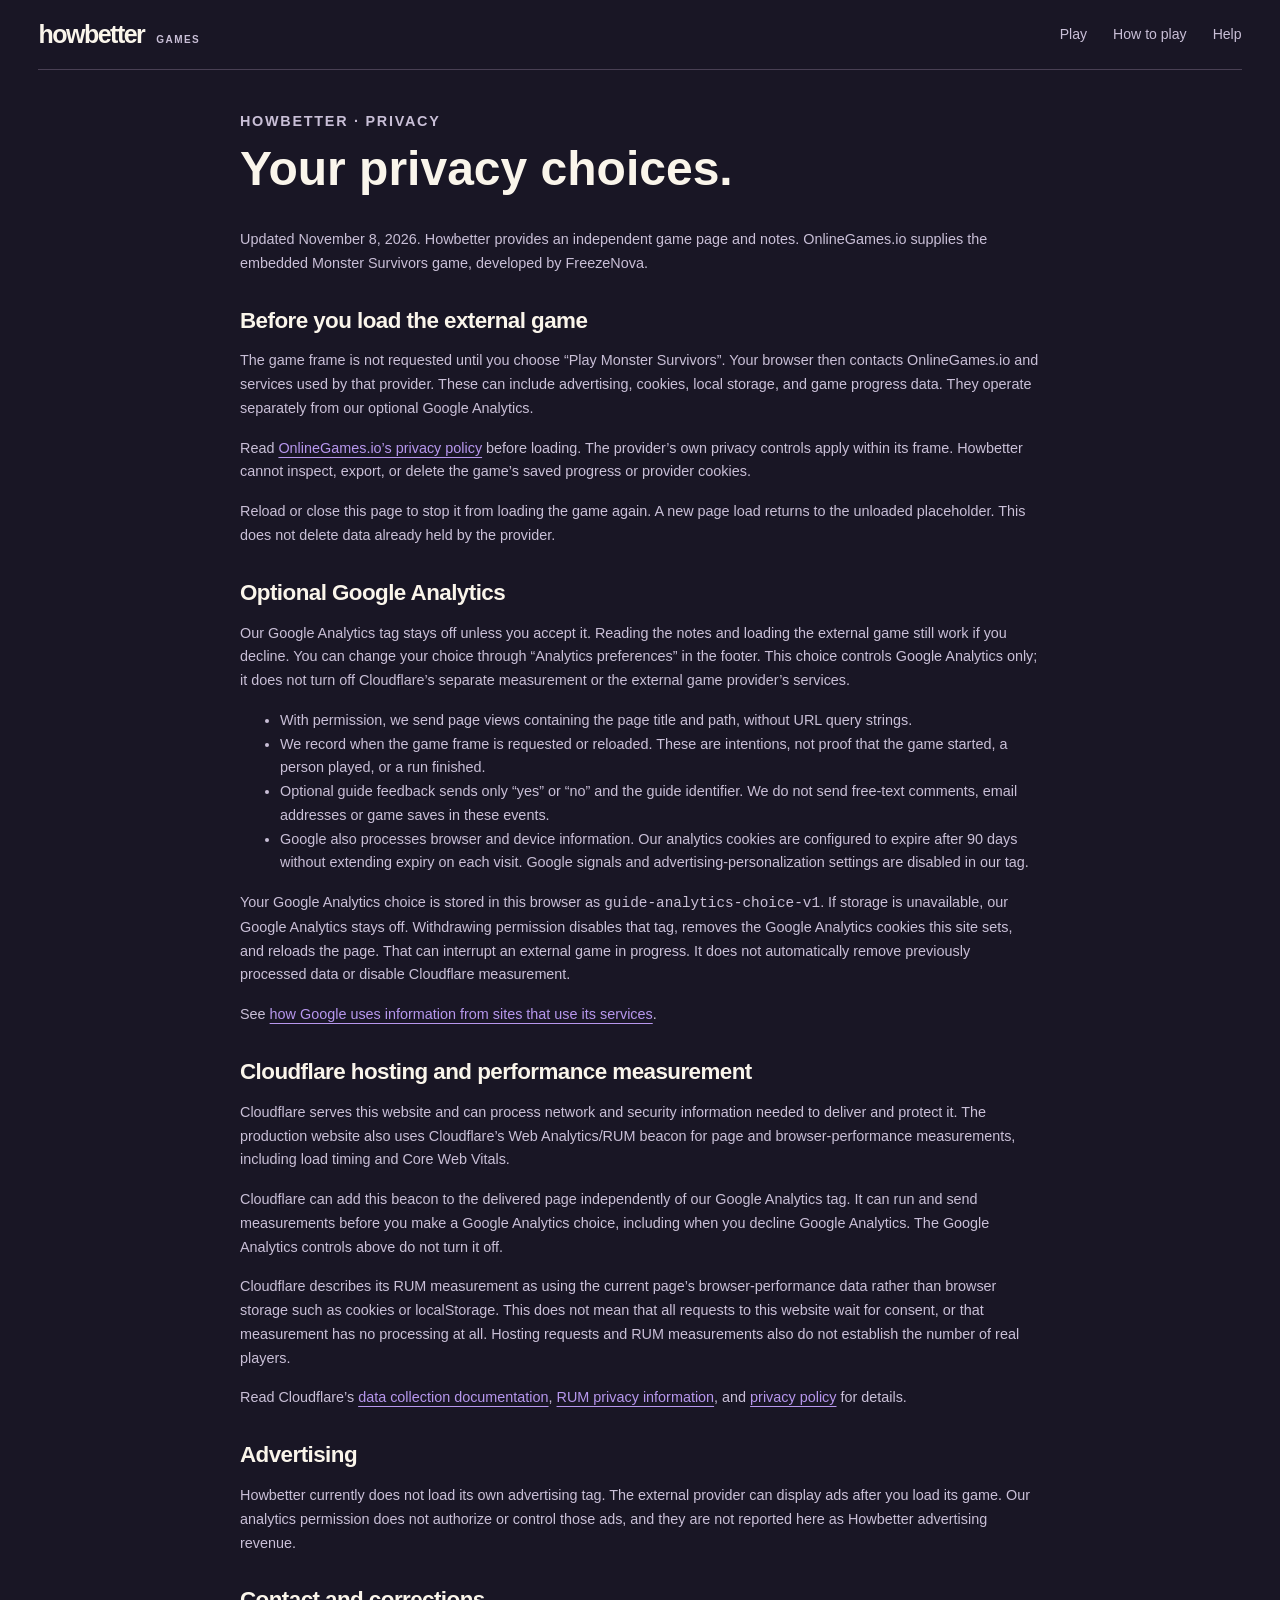
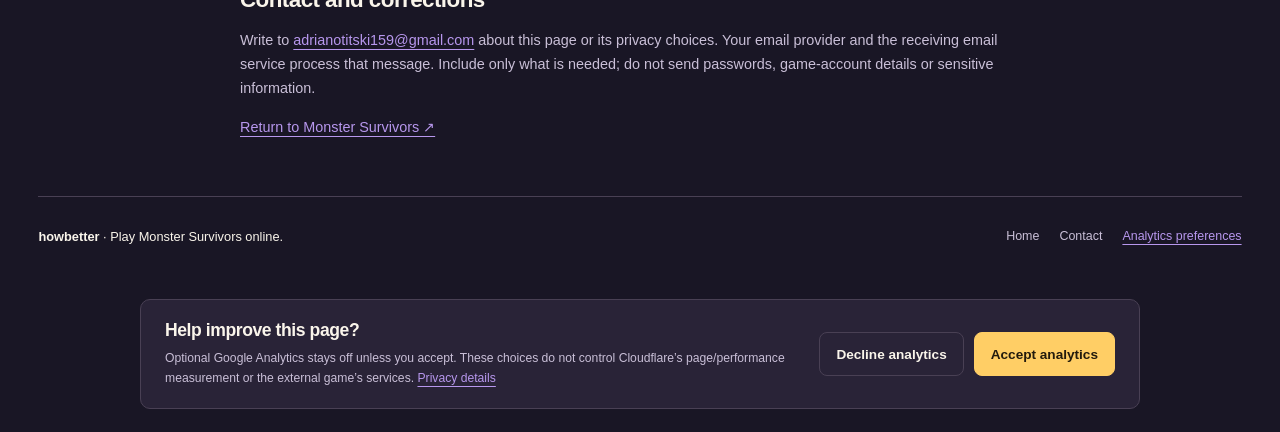
==== commit 6d7d473f: "Align remaining page identity and icon with the game page" ====
--- a/privacy/index.html
+++ b/privacy/index.html
@@ -5,6 +5,7 @@
   <title>Privacy and external game services | Howbetter</title>
   <meta name="description" content="How Google Analytics choices, Cloudflare page and performance measurement, and the external Monster Survivors game differ.">
   <link rel="canonical" href="https://howbetter.online/privacy/">
+  <link rel="icon" href="/assets/monster-survivors-cover.webp" type="image/webp">
   <link rel="stylesheet" href="/assets/play.css">
   <script defer src="/assets/analytics.js" data-analytics-id="G-CC5FRCJJMW" data-analytics-origin="https://howbetter.online"></script>
 </head>
@@ -39,7 +40,7 @@
     <p>Write to <a href="mailto:adrianotitski159@gmail.com?subject=Howbetter%20privacy%20question">adrianotitski159@gmail.com</a> about this page or its privacy choices. Your email provider and the receiving email service process that message. Include only what is needed; do not send passwords, game-account details or sensitive information.</p>
     <p><a class="text-link" href="/">Return to Monster Survivors ↗</a></p>
   </main>
-  <footer class="site-footer wrap"><p><strong>howbetter</strong> · An independent play & learn page.</p><nav aria-label="Footer"><a href="/">Home</a><a href="mailto:adrianotitski159@gmail.com?subject=Howbetter%20feedback">Contact</a><button class="inline-button" type="button" data-analytics-preferences>Analytics preferences</button></nav></footer>
+  <footer class="site-footer wrap"><p><strong>howbetter</strong> · Play Monster Survivors online.</p><nav aria-label="Footer"><a href="/">Home</a><a href="mailto:adrianotitski159@gmail.com?subject=Howbetter%20feedback">Contact</a><button class="inline-button" type="button" data-analytics-preferences>Analytics preferences</button></nav></footer>
   <aside class="analytics-choice" id="analytics-choice" aria-labelledby="analytics-choice-heading" hidden><div><h2 id="analytics-choice-heading">Help improve this page?</h2><p>Optional Google Analytics stays off unless you accept. These choices do not control Cloudflare’s page/performance measurement or the external game’s services. <a href="/privacy/">Privacy details</a></p><p id="analytics-choice-status" role="status"></p></div><div class="choice-actions"><button class="secondary-button" type="button" data-analytics-choice="denied">Decline analytics</button><button class="primary-button" type="button" data-analytics-choice="granted">Accept analytics</button></div></aside>
 </body>
 </html>
